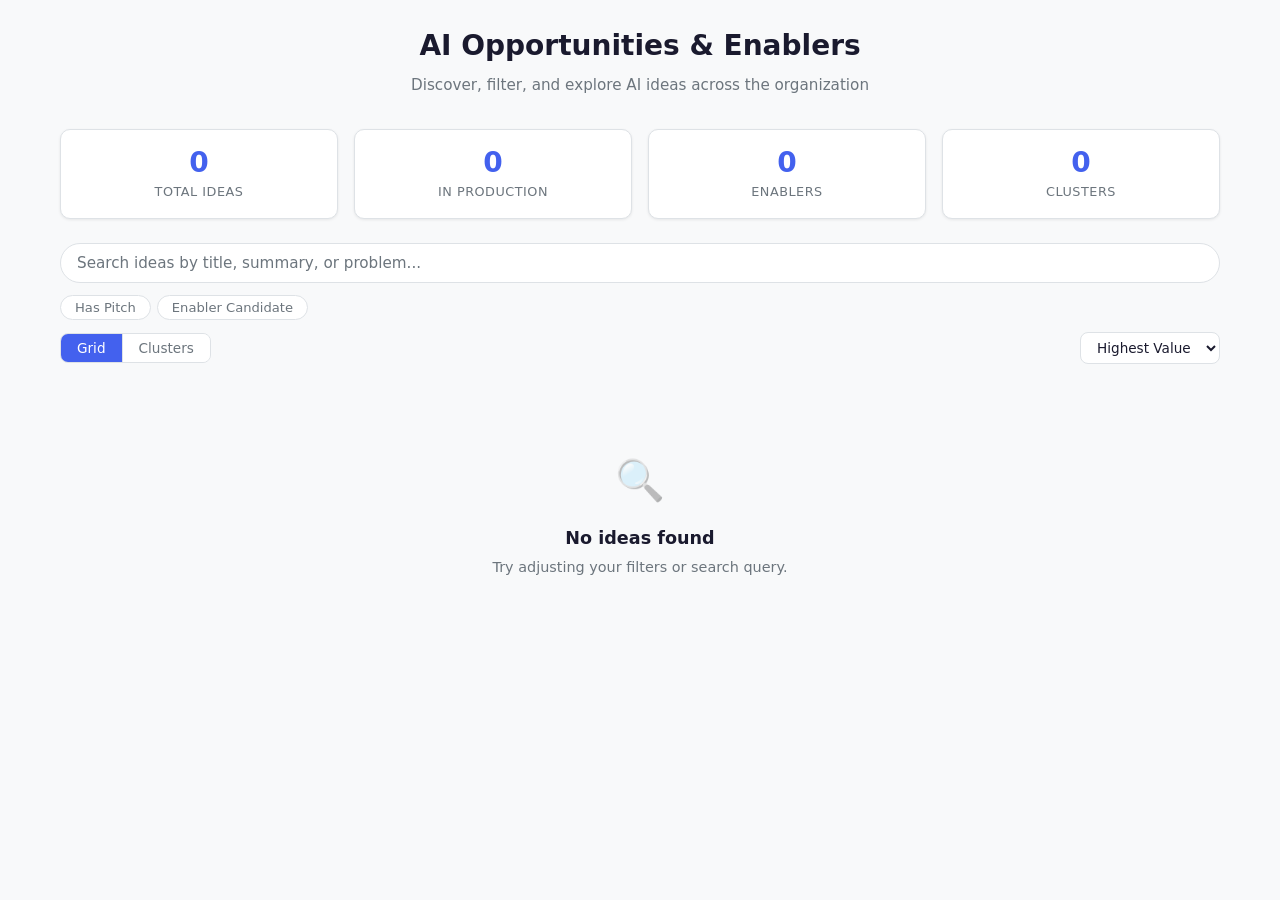
==== docs/index.html @ 9528ec8f "feat: add marketplace HTML shell Co-Authored-By: Claude Opus 4.6 (1M context) <noreply@anthropic.com" ====
<!DOCTYPE html>
<html lang="en">
<head>
    <meta charset="UTF-8">
    <meta name="viewport" content="width=device-width, initial-scale=1.0">
    <title>AI Opportunities & Enablers</title>
    <link rel="stylesheet" href="style.css">
</head>
<body>
    <div class="container">
        <header>
            <h1>AI Opportunities & Enablers</h1>
            <p class="tagline">Discover, filter, and explore AI ideas across the organization</p>
        </header>

        <div class="stats-bar" id="stats-bar">
            <!-- Rendered by app.js -->
        </div>

        <div class="controls">
            <div class="search-container">
                <input type="text" id="search-input" placeholder="Search ideas by title, summary, or problem..." class="search-input">
            </div>

            <div class="filter-bar" id="filter-bar">
                <!-- Rendered by app.js -->
            </div>

            <div class="controls-row">
                <div class="view-toggle">
                    <button class="view-btn active" data-view="grid">Grid</button>
                    <button class="view-btn" data-view="cluster">Clusters</button>
                </div>
                <select id="sort-select" class="sort-select">
                    <option value="value_desc">Highest Value</option>
                    <option value="date_desc">Newest First</option>
                    <option value="alpha">A &rarr; Z</option>
                </select>
            </div>
        </div>

        <main id="cards-container">
            <!-- Rendered by app.js -->
        </main>
    </div>

    <script src="app.js"></script>
</body>
</html>
---- docs/style.css ----
/* === CSS Custom Properties === */
:root {
    --bg: #f8f9fa;
    --surface: #ffffff;
    --text: #1a1a2e;
    --text-muted: #6c757d;
    --primary: #4361ee;
    --primary-light: #e8ecff;
    --border: #dee2e6;
    --shadow: rgba(0, 0, 0, 0.08);

    /* Status colors */
    --status-prod: #198754;
    --status-dev: #fd7e14;
    --status-review: #6f42c1;
    --status-new: #0d6efd;

    /* Enabler */
    --enabler: #198754;

    /* Link chip colors: background / text */
    --chip-pitch-bg: #fff3e0;
    --chip-pitch-text: #e65100;
    --chip-repo-bg: #f3e5f5;
    --chip-repo-text: #7b1fa2;
    --chip-docs-bg: #e3f2fd;
    --chip-docs-text: #1565c0;
    --chip-empty-bg: #f5f5f5;
    --chip-empty-text: #9e9e9e;
}

/* === Reset & Base === */
*, *::before, *::after {
    box-sizing: border-box;
    margin: 0;
    padding: 0;
}

body {
    font-family: system-ui, -apple-system, BlinkMacSystemFont, 'Segoe UI', Roboto, sans-serif;
    background: var(--bg);
    color: var(--text);
    line-height: 1.6;
    -webkit-font-smoothing: antialiased;
}

/* === Container === */
.container {
    max-width: 1200px;
    margin: 0 auto;
    padding: 24px 20px 60px;
}

/* === Header === */
header {
    text-align: center;
    margin-bottom: 32px;
}

header h1 {
    font-size: 1.75rem;
    font-weight: 700;
    color: var(--text);
    margin-bottom: 4px;
}

.tagline {
    font-size: 0.95rem;
    color: var(--text-muted);
}

/* === Stats Bar === */
.stats-bar {
    display: flex;
    gap: 16px;
    margin-bottom: 24px;
    flex-wrap: wrap;
}

.stat-card {
    flex: 1;
    min-width: 140px;
    background: var(--surface);
    border: 1px solid var(--border);
    border-radius: 10px;
    padding: 16px 20px;
    text-align: center;
    box-shadow: 0 1px 3px var(--shadow);
}

.stat-card .stat-value {
    font-size: 1.75rem;
    font-weight: 700;
    color: var(--primary);
    line-height: 1.2;
}

.stat-card .stat-label {
    font-size: 0.8rem;
    color: var(--text-muted);
    text-transform: uppercase;
    letter-spacing: 0.5px;
    margin-top: 2px;
}

/* === Controls === */
.controls {
    margin-bottom: 24px;
}

/* === Search === */
.search-container {
    margin-bottom: 12px;
}

.search-input {
    width: 100%;
    padding: 10px 16px;
    border: 1px solid var(--border);
    border-radius: 24px;
    font-size: 0.95rem;
    font-family: inherit;
    background: var(--surface);
    color: var(--text);
    outline: none;
    transition: border-color 0.2s, box-shadow 0.2s;
}

.search-input::placeholder {
    color: var(--text-muted);
}

.search-input:focus {
    border-color: var(--primary);
    box-shadow: 0 0 0 3px rgba(67, 97, 238, 0.15);
}

/* === Filter Bar === */
.filter-bar {
    display: flex;
    flex-wrap: wrap;
    gap: 8px;
    margin-bottom: 12px;
}

.filter-group {
    display: flex;
    flex-wrap: wrap;
    gap: 6px;
    align-items: center;
}

.filter-group-label {
    font-size: 0.75rem;
    font-weight: 600;
    color: var(--text-muted);
    text-transform: uppercase;
    letter-spacing: 0.5px;
    margin-right: 2px;
    white-space: nowrap;
}

.filter-separator {
    width: 1px;
    height: 24px;
    background: var(--border);
    margin: 0 4px;
}

.filter-pill {
    display: inline-flex;
    align-items: center;
    padding: 4px 14px;
    border: 1px solid var(--border);
    border-radius: 20px;
    background: var(--surface);
    color: var(--text-muted);
    font-size: 0.82rem;
    font-family: inherit;
    cursor: pointer;
    transition: all 0.15s;
    white-space: nowrap;
}

.filter-pill:hover {
    border-color: var(--primary);
    color: var(--primary);
}

.filter-pill.active {
    background: var(--primary);
    border-color: var(--primary);
    color: #ffffff;
}

/* === Controls Row (sort + view toggle) === */
.controls-row {
    display: flex;
    justify-content: space-between;
    align-items: center;
    gap: 12px;
}

.view-toggle {
    display: flex;
    border: 1px solid var(--border);
    border-radius: 8px;
    overflow: hidden;
}

.view-btn {
    padding: 6px 16px;
    border: none;
    background: var(--surface);
    color: var(--text-muted);
    font-size: 0.85rem;
    font-family: inherit;
    cursor: pointer;
    transition: all 0.15s;
}

.view-btn:not(:last-child) {
    border-right: 1px solid var(--border);
}

.view-btn.active {
    background: var(--primary);
    color: #ffffff;
}

.view-btn:hover:not(.active) {
    background: var(--primary-light);
    color: var(--primary);
}

.sort-select {
    padding: 6px 12px;
    border: 1px solid var(--border);
    border-radius: 8px;
    background: var(--surface);
    color: var(--text);
    font-size: 0.85rem;
    font-family: inherit;
    cursor: pointer;
    outline: none;
}

.sort-select:focus {
    border-color: var(--primary);
}

/* === Card Grid === */
.card-grid {
    display: grid;
    grid-template-columns: repeat(2, 1fr);
    gap: 20px;
}

/* === Card === */
.card {
    background: var(--surface);
    border: 1px solid var(--border);
    border-radius: 12px;
    box-shadow: 0 2px 8px var(--shadow);
    overflow: hidden;
    transition: transform 0.2s, box-shadow 0.2s;
}

.card:hover {
    transform: translateY(-3px);
    box-shadow: 0 6px 20px rgba(0, 0, 0, 0.12);
}

/* Card Header */
.card-header {
    padding: 16px 20px 12px;
    display: flex;
    align-items: flex-start;
    gap: 8px;
    flex-wrap: wrap;
}

.card-title {
    font-size: 1rem;
    font-weight: 600;
    color: var(--text);
    flex: 1;
    min-width: 0;
}

.badge {
    display: inline-flex;
    align-items: center;
    padding: 2px 10px;
    border-radius: 12px;
    font-size: 0.72rem;
    font-weight: 600;
    text-transform: uppercase;
    letter-spacing: 0.3px;
    white-space: nowrap;
}

.badge-prod {
    background: rgba(25, 135, 84, 0.12);
    color: var(--status-prod);
}

.badge-dev {
    background: rgba(253, 126, 20, 0.12);
    color: var(--status-dev);
}

.badge-review {
    background: rgba(111, 66, 193, 0.12);
    color: var(--status-review);
}

.badge-new {
    background: rgba(13, 110, 253, 0.12);
    color: var(--status-new);
}

.badge-enabler {
    background: rgba(25, 135, 84, 0.12);
    color: var(--enabler);
}

/* Card Body */
.card-body {
    padding: 0 20px 16px;
}

/* Two-column sections */
.card-sections {
    display: flex;
    gap: 16px;
    margin-bottom: 12px;
}

.card-section {
    flex: 1;
    min-width: 0;
}

.section-label {
    font-size: 0.7rem;
    font-weight: 700;
    text-transform: uppercase;
    letter-spacing: 0.5px;
    color: var(--text-muted);
    margin-bottom: 6px;
}

.section-field {
    font-size: 0.82rem;
    color: var(--text);
    margin-bottom: 4px;
}

.section-field .field-label {
    font-weight: 600;
    color: var(--text-muted);
    font-size: 0.75rem;
}

.section-field .field-value {
    display: block;
    margin-top: 1px;
}

.value-text {
    font-size: 0.82rem;
    color: var(--text-muted);
    line-height: 1.4;
    display: -webkit-box;
    -webkit-line-clamp: 2;
    -webkit-box-orient: vertical;
    overflow: hidden;
}

/* Tech component tags */
.tech-tags {
    display: flex;
    flex-wrap: wrap;
    gap: 4px;
    margin-top: 4px;
}

.tech-tag {
    display: inline-block;
    padding: 1px 8px;
    background: var(--primary-light);
    color: var(--primary);
    border-radius: 10px;
    font-size: 0.7rem;
    font-weight: 500;
}

/* Arch pattern badge */
.arch-badge {
    display: inline-block;
    padding: 1px 8px;
    border: 1px solid var(--border);
    border-radius: 10px;
    font-size: 0.72rem;
    color: var(--text-muted);
    margin-top: 2px;
}

/* === Score Pips === */
.scores-row {
    display: flex;
    gap: 20px;
    margin-bottom: 12px;
    align-items: center;
}

.score-group {
    display: flex;
    align-items: center;
    gap: 6px;
}

.score-label {
    font-size: 0.72rem;
    font-weight: 600;
    color: var(--text-muted);
    text-transform: uppercase;
    letter-spacing: 0.3px;
}

.pips {
    display: flex;
    gap: 3px;
}

.pip {
    width: 10px;
    height: 10px;
    border-radius: 50%;
    background: var(--border);
    transition: background 0.15s;
}

.pip.filled {
    background: var(--primary);
}

.pip.filled.high {
    background: var(--status-prod);
}

.pip.filled.low {
    background: var(--status-dev);
}

/* === Links Section === */
.card-links {
    display: flex;
    flex-wrap: wrap;
    gap: 6px;
    margin-bottom: 12px;
}

.link-chip {
    display: inline-flex;
    align-items: center;
    gap: 4px;
    padding: 3px 10px;
    border-radius: 12px;
    font-size: 0.75rem;
    font-weight: 500;
    text-decoration: none;
    transition: opacity 0.15s;
}

.link-chip:hover {
    opacity: 0.8;
}

.link-chip.chip-pitch {
    background: var(--chip-pitch-bg);
    color: var(--chip-pitch-text);
}

.link-chip.chip-repo {
    background: var(--chip-repo-bg);
    color: var(--chip-repo-text);
}

.link-chip.chip-docs {
    background: var(--chip-docs-bg);
    color: var(--chip-docs-text);
}

.link-chip.chip-empty {
    background: var(--chip-empty-bg);
    color: var(--chip-empty-text);
    cursor: default;
}

/* === Card Footer === */
.card-footer {
    display: flex;
    align-items: center;
    gap: 10px;
    padding: 12px 20px;
    border-top: 1px solid var(--border);
    background: rgba(0, 0, 0, 0.015);
}

.avatar {
    width: 32px;
    height: 32px;
    border-radius: 50%;
    background: var(--primary-light);
    color: var(--primary);
    display: flex;
    align-items: center;
    justify-content: center;
    font-size: 0.72rem;
    font-weight: 700;
    flex-shrink: 0;
}

.contact-info {
    flex: 1;
    min-width: 0;
}

.contact-name {
    font-size: 0.82rem;
    font-weight: 600;
    color: var(--text);
}

.contact-email {
    font-size: 0.72rem;
    color: var(--text-muted);
    overflow: hidden;
    text-overflow: ellipsis;
    white-space: nowrap;
}

.cluster-tag {
    display: inline-flex;
    align-items: center;
    padding: 2px 10px;
    border: 1px solid var(--border);
    border-radius: 12px;
    font-size: 0.7rem;
    color: var(--text-muted);
    white-space: nowrap;
}

/* === Cluster View === */
.cluster-section {
    margin-bottom: 32px;
}

.cluster-header {
    margin-bottom: 16px;
    padding: 16px 20px;
    background: var(--surface);
    border: 1px solid var(--border);
    border-radius: 10px;
    box-shadow: 0 1px 3px var(--shadow);
}

.cluster-label {
    font-size: 1.1rem;
    font-weight: 700;
    color: var(--text);
    margin-bottom: 4px;
}

.cluster-description {
    font-size: 0.88rem;
    color: var(--text-muted);
    margin-bottom: 8px;
    line-height: 1.5;
}

.cluster-shared {
    display: flex;
    flex-wrap: wrap;
    gap: 4px;
    align-items: center;
}

.cluster-shared-label {
    font-size: 0.72rem;
    font-weight: 600;
    color: var(--text-muted);
    text-transform: uppercase;
    letter-spacing: 0.3px;
    margin-right: 4px;
}

.cluster-shared .tech-tag {
    font-size: 0.72rem;
}

/* === Empty State === */
.empty-state {
    text-align: center;
    padding: 60px 20px;
    color: var(--text-muted);
}

.empty-state .empty-icon {
    font-size: 2.5rem;
    margin-bottom: 12px;
    opacity: 0.4;
}

.empty-state .empty-title {
    font-size: 1.1rem;
    font-weight: 600;
    margin-bottom: 4px;
    color: var(--text);
}

.empty-state .empty-text {
    font-size: 0.9rem;
}

/* === Responsive === */
@media (max-width: 768px) {
    .container {
        padding: 16px 12px 40px;
    }

    header h1 {
        font-size: 1.4rem;
    }

    .stats-bar {
        gap: 8px;
    }

    .stat-card {
        min-width: 100px;
        padding: 12px 14px;
    }

    .stat-card .stat-value {
        font-size: 1.4rem;
    }

    .card-grid {
        grid-template-columns: 1fr;
        gap: 16px;
    }

    .card-sections {
        flex-direction: column;
        gap: 10px;
    }

    .controls-row {
        flex-direction: column;
        align-items: stretch;
    }

    .view-toggle {
        align-self: flex-start;
    }

    .scores-row {
        flex-direction: column;
        align-items: flex-start;
        gap: 8px;
    }
}
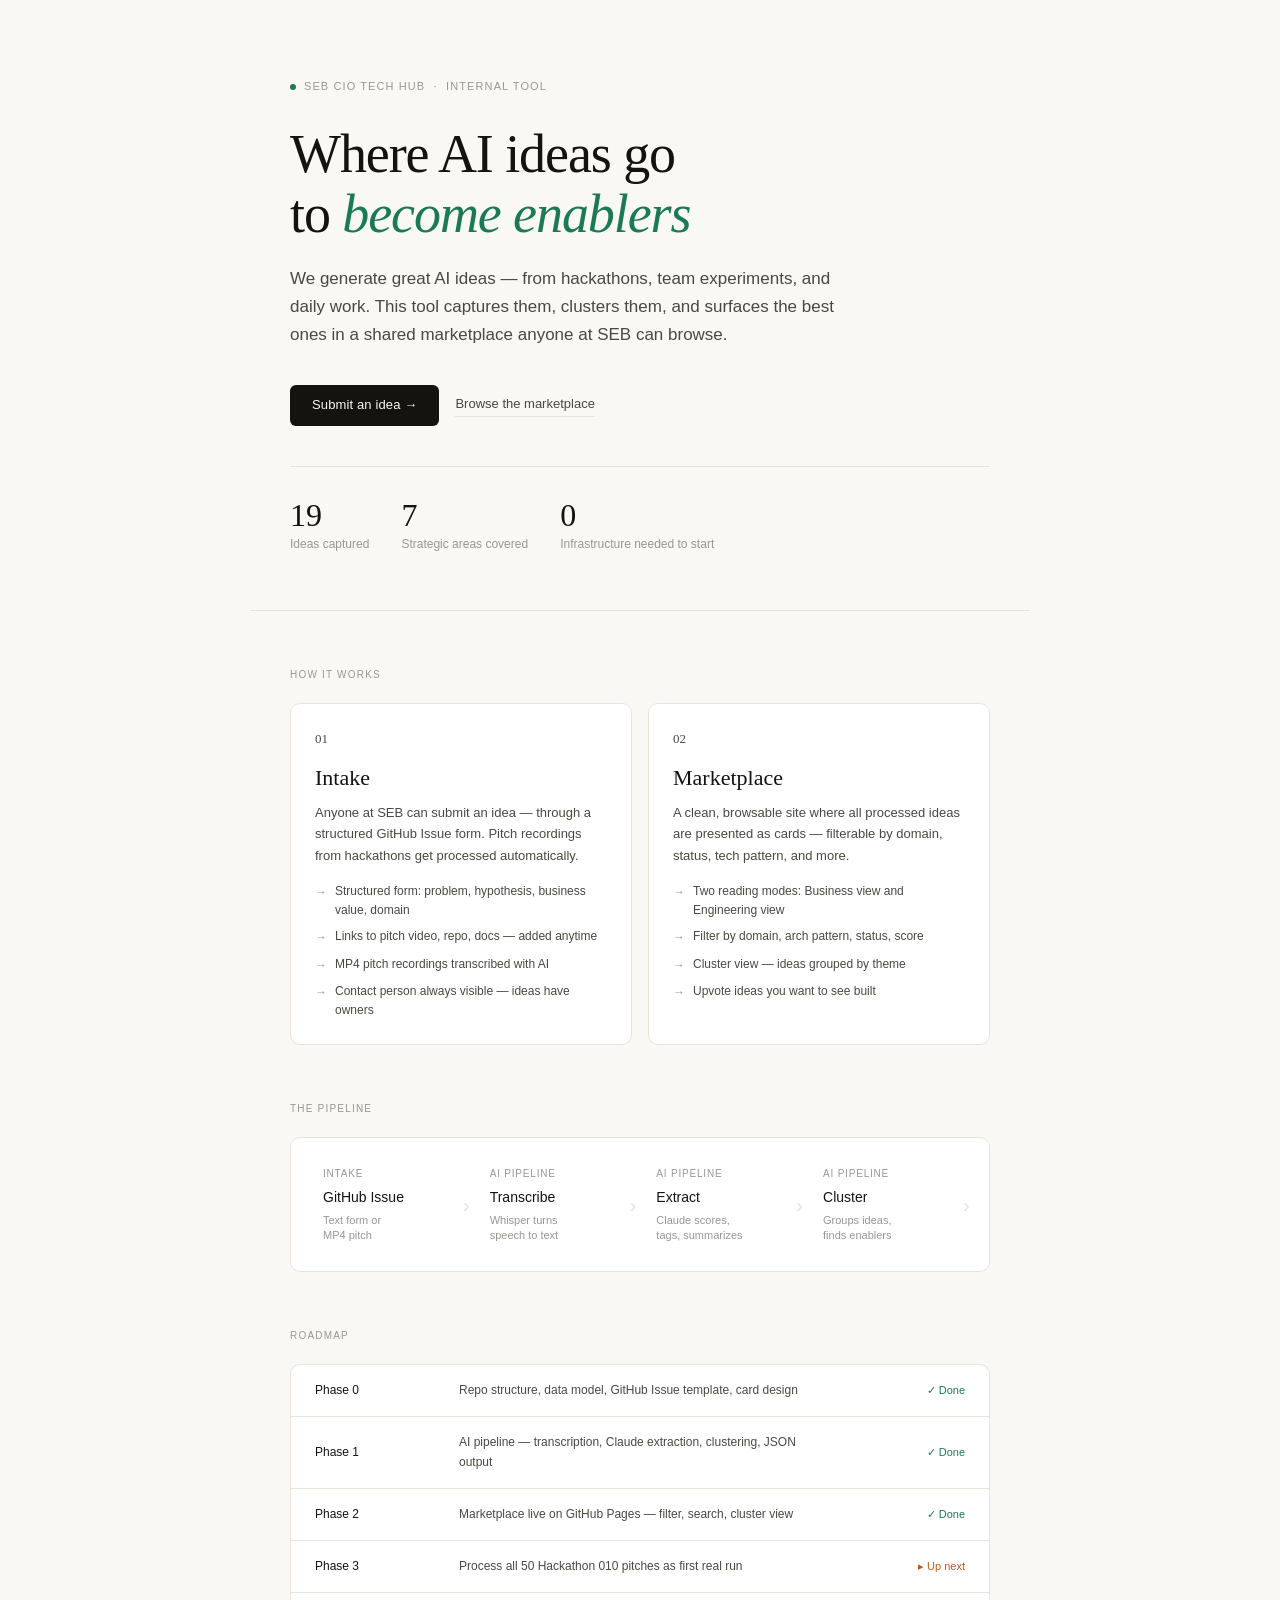
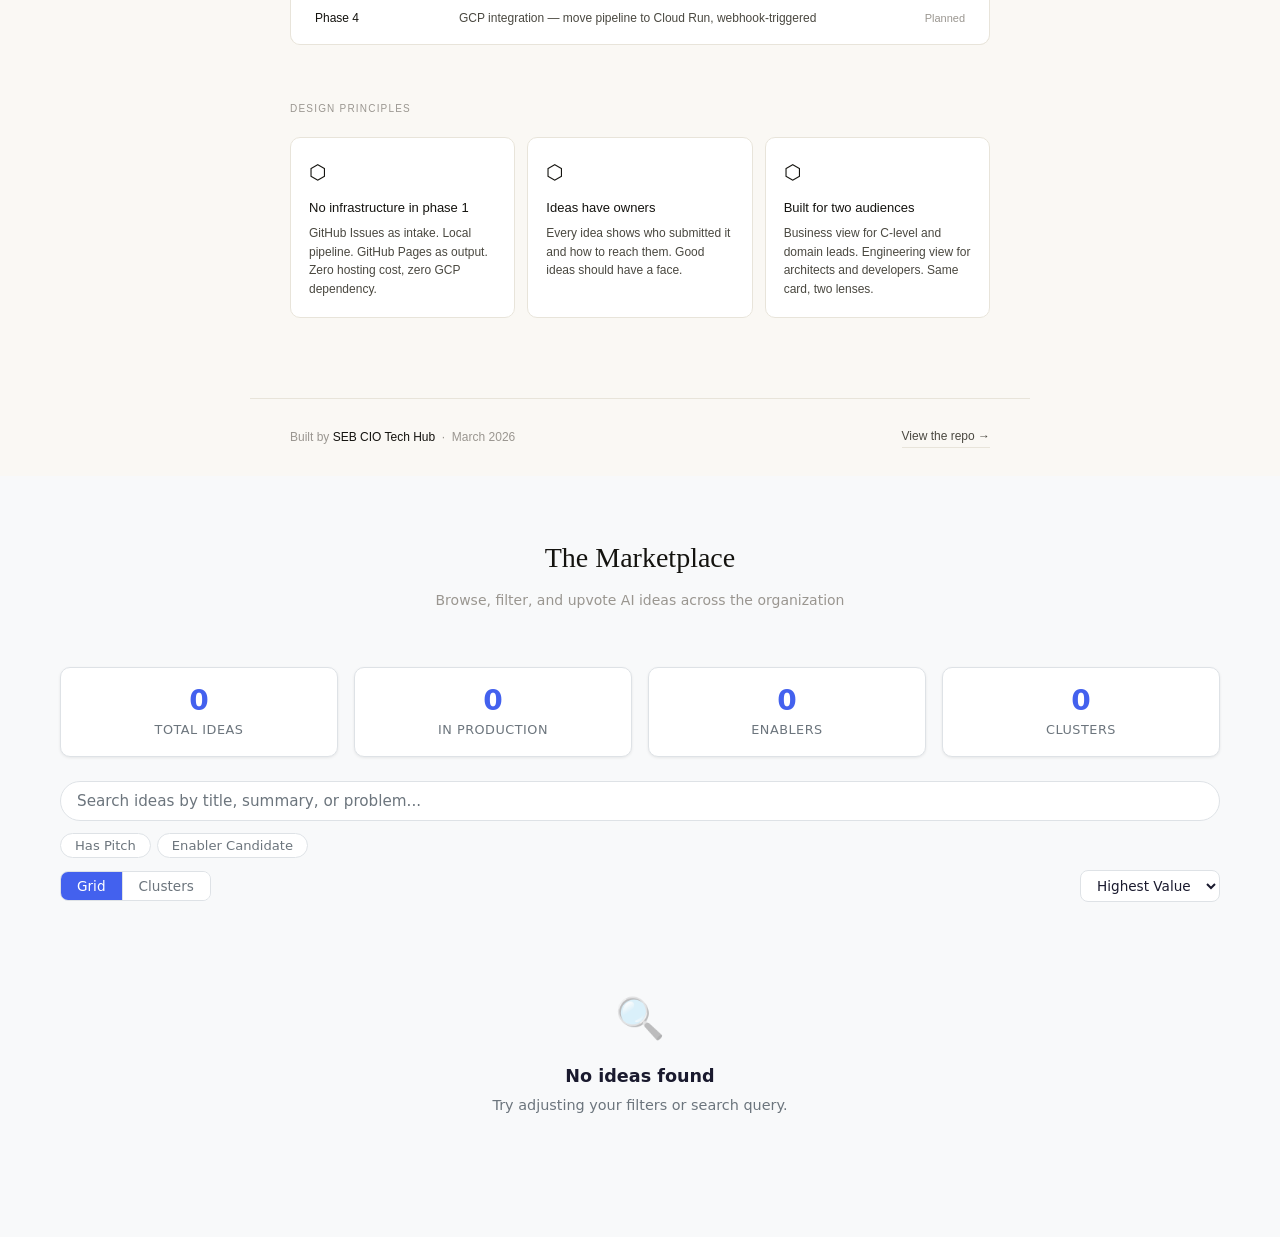
==== commit 0e81376b: "feat: add landing page with pitch design + working buttons Landing page uses the DM Serif pitch desi" ====
--- a/docs/index.html
+++ b/docs/index.html
@@ -1,49 +1,594 @@
 <!DOCTYPE html>
 <html lang="en">
 <head>
-    <meta charset="UTF-8">
-    <meta name="viewport" content="width=device-width, initial-scale=1.0">
-    <title>AI Opportunities & Enablers</title>
-    <link rel="stylesheet" href="style.css">
+<meta charset="UTF-8">
+<meta name="viewport" content="width=device-width, initial-scale=1.0">
+<title>AI Opportunities & Enablers — SEB CIO Tech Hub</title>
+<link rel="stylesheet" href="style.css">
+<style>
+@import url('https://fonts.googleapis.com/css2?family=DM+Serif+Display:ital@0;1&family=DM+Sans:wght@300;400;500&display=swap');
+
+/* === Landing Page Styles === */
+.landing {
+  font-family: 'DM Sans', sans-serif;
+  background: #faf8f4;
+  color: #14130f;
+  line-height: 1.6;
+}
+
+.hero {
+  padding: 72px 40px 56px;
+  max-width: 780px;
+  margin: 0 auto;
+  border-bottom: 1px solid #e8e4da;
+}
+
+.eyebrow {
+  display: inline-flex;
+  align-items: center;
+  gap: 8px;
+  font-size: 11px;
+  font-weight: 500;
+  letter-spacing: .1em;
+  text-transform: uppercase;
+  color: #9a9690;
+  margin-bottom: 28px;
+}
+
+.eyebrow-dot {
+  width: 6px; height: 6px;
+  border-radius: 50%;
+  background: #1a7a56;
+}
+
+.landing h1 {
+  font-family: 'DM Serif Display', Georgia, serif;
+  font-size: clamp(36px, 5vw, 54px);
+  font-weight: 400;
+  line-height: 1.12;
+  letter-spacing: -.02em;
+  color: #14130f;
+  margin-bottom: 20px;
+}
+
+.landing h1 em {
+  font-style: italic;
+  color: #1a7a56;
+}
+
+.landing .tagline {
+  font-size: 17px;
+  font-weight: 300;
+  color: #4a4840;
+  max-width: 560px;
+  line-height: 1.65;
+  margin-bottom: 36px;
+}
+
+.hero-actions {
+  display: flex;
+  align-items: center;
+  gap: 16px;
+  flex-wrap: wrap;
+}
+
+.btn-primary {
+  background: #14130f;
+  color: #faf8f4;
+  padding: 10px 22px;
+  border-radius: 6px;
+  font-size: 13px;
+  font-weight: 500;
+  text-decoration: none;
+  letter-spacing: .01em;
+  transition: opacity .15s;
+  font-family: 'DM Sans', sans-serif;
+}
+.btn-primary:hover { opacity: .8; }
+
+.btn-secondary {
+  color: #4a4840;
+  font-size: 13px;
+  font-weight: 400;
+  text-decoration: none;
+  border-bottom: 1px solid #e8e4da;
+  padding-bottom: 1px;
+}
+
+.landing-stat-row {
+  display: flex;
+  gap: 32px;
+  margin-top: 40px;
+  padding-top: 32px;
+  border-top: 1px solid #e8e4da;
+}
+
+.landing-stat-num {
+  font-family: 'DM Serif Display', serif;
+  font-size: 32px;
+  line-height: 1;
+  color: #14130f;
+  margin-bottom: 4px;
+}
+.landing-stat-label {
+  font-size: 12px;
+  color: #9a9690;
+  font-weight: 400;
+}
+
+.landing-content {
+  max-width: 780px;
+  margin: 0 auto;
+  padding: 0 40px 80px;
+}
+
+.landing-section {
+  margin-top: 56px;
+}
+
+.landing-section-label {
+  font-size: 10px;
+  font-weight: 500;
+  letter-spacing: .12em;
+  text-transform: uppercase;
+  color: #9a9690;
+  margin-bottom: 20px;
+}
+
+.parts {
+  display: grid;
+  grid-template-columns: 1fr 1fr;
+  gap: 16px;
+}
+
+.part {
+  background: #fff;
+  border: 1px solid #e8e4da;
+  border-radius: 10px;
+  padding: 24px;
+}
+
+.part-num {
+  font-family: 'DM Serif Display', serif;
+  font-size: 13px;
+  color: #9a9690;
+  margin-bottom: 12px;
+}
+
+.part h3 {
+  font-family: 'DM Serif Display', serif;
+  font-size: 22px;
+  font-weight: 400;
+  line-height: 1.2;
+  margin-bottom: 10px;
+}
+
+.part p {
+  font-size: 13px;
+  color: #4a4840;
+  line-height: 1.65;
+  margin-bottom: 16px;
+}
+
+.part-features {
+  list-style: none;
+  display: flex;
+  flex-direction: column;
+  gap: 7px;
+  padding: 0;
+}
+
+.part-features li {
+  font-size: 12px;
+  color: #4a4840;
+  display: flex;
+  align-items: flex-start;
+  gap: 8px;
+}
+
+.part-features li::before {
+  content: '\2192';
+  color: #9a9690;
+  flex-shrink: 0;
+  margin-top: 1px;
+}
+
+.flow {
+  background: #fff;
+  border: 1px solid #e8e4da;
+  border-radius: 10px;
+  padding: 28px 32px;
+  display: flex;
+  align-items: center;
+  gap: 0;
+  overflow-x: auto;
+}
+
+.flow-step {
+  display: flex;
+  flex-direction: column;
+  gap: 4px;
+  min-width: 120px;
+}
+
+.flow-step-label {
+  font-size: 10px;
+  font-weight: 500;
+  letter-spacing: .08em;
+  text-transform: uppercase;
+  color: #9a9690;
+}
+
+.flow-step-title {
+  font-size: 14px;
+  font-weight: 500;
+  color: #14130f;
+}
+
+.flow-step-sub {
+  font-size: 11px;
+  color: #9a9690;
+  line-height: 1.4;
+}
+
+.flow-arrow {
+  flex-shrink: 0;
+  padding: 0 20px;
+  color: #e8e4da;
+  font-size: 20px;
+}
+
+.roadmap {
+  display: flex;
+  flex-direction: column;
+  gap: 1px;
+  background: #e8e4da;
+  border-radius: 10px;
+  overflow: hidden;
+  border: 1px solid #e8e4da;
+}
+
+.phase {
+  background: #fff;
+  display: grid;
+  grid-template-columns: 120px 1fr 120px;
+  align-items: center;
+  gap: 24px;
+  padding: 16px 24px;
+}
+
+.phase-name {
+  font-size: 12px;
+  font-weight: 500;
+  color: #14130f;
+}
+
+.phase-desc {
+  font-size: 12px;
+  color: #4a4840;
+}
+
+.phase-status {
+  font-size: 11px;
+  font-weight: 500;
+  text-align: right;
+  white-space: nowrap;
+}
+
+.s-done   { color: #1a7a56; }
+.s-active { color: #b85c1a; }
+.s-next   { color: #1a4f8a; }
+.s-later  { color: #9a9690; }
+
+.principles {
+  display: grid;
+  grid-template-columns: repeat(3, 1fr);
+  gap: 12px;
+}
+
+.principle {
+  padding: 18px;
+  background: #fff;
+  border: 1px solid #e8e4da;
+  border-radius: 10px;
+}
+
+.principle-icon {
+  font-size: 20px;
+  margin-bottom: 10px;
+}
+
+.principle h4 {
+  font-size: 13px;
+  font-weight: 500;
+  margin-bottom: 5px;
+}
+
+.principle p {
+  font-size: 12px;
+  color: #4a4840;
+  line-height: 1.55;
+}
+
+.pitch-footer {
+  border-top: 1px solid #e8e4da;
+  padding: 28px 40px;
+  max-width: 780px;
+  margin: 0 auto;
+  display: flex;
+  justify-content: space-between;
+  align-items: center;
+}
+
+.footer-tag {
+  font-size: 12px;
+  color: #9a9690;
+}
+
+.footer-tag strong {
+  color: #14130f;
+  font-weight: 500;
+}
+
+.footer-link {
+  font-size: 12px;
+  color: #4a4840;
+  text-decoration: none;
+  border-bottom: 1px solid #e8e4da;
+  padding-bottom: 1px;
+}
+
+/* Divider between landing and marketplace */
+.marketplace-divider {
+  max-width: 780px;
+  margin: 0 auto;
+  padding: 60px 40px 0;
+  text-align: center;
+}
+
+.marketplace-divider h2 {
+  font-family: 'DM Serif Display', Georgia, serif;
+  font-size: 28px;
+  font-weight: 400;
+  color: #14130f;
+  margin-bottom: 8px;
+}
+
+.marketplace-divider p {
+  font-size: 14px;
+  color: #9a9690;
+  margin-bottom: 32px;
+}
+
+@media (max-width: 640px) {
+  .hero, .landing-content, .pitch-footer { padding-left: 20px; padding-right: 20px; }
+  .parts, .principles { grid-template-columns: 1fr; }
+  .phase { grid-template-columns: 1fr; gap: 4px; }
+  .phase-status { text-align: left; }
+  .landing-stat-row { gap: 20px; flex-wrap: wrap; }
+}
+</style>
 </head>
 <body>
-    <div class="container">
-        <header>
-            <h1>AI Opportunities & Enablers</h1>
-            <p class="tagline">Discover, filter, and explore AI ideas across the organization</p>
-        </header>
-
-        <div class="stats-bar" id="stats-bar">
-            <!-- Rendered by app.js -->
+
+<!-- ==================== LANDING PAGE ==================== -->
+<div class="landing">
+
+<div class="hero">
+  <div class="eyebrow">
+    <span class="eyebrow-dot"></span>
+    SEB CIO Tech Hub &nbsp;&middot;&nbsp; Internal tool
+  </div>
+
+  <h1>Where AI ideas go<br>to <em>become enablers</em></h1>
+
+  <p class="tagline">
+    We generate great AI ideas — from hackathons, team experiments, and daily work.
+    This tool captures them, clusters them, and surfaces the best ones in a
+    shared marketplace anyone at SEB can browse.
+  </p>
+
+  <div class="hero-actions">
+    <a class="btn-primary" href="https://github.com/LoveMoguls/ai-marketplace/issues/new?template=idea-submission.yml">Submit an idea &rarr;</a>
+    <a class="btn-secondary" href="#marketplace">Browse the marketplace</a>
+  </div>
+
+  <div class="landing-stat-row">
+    <div class="stat">
+      <div class="landing-stat-num" id="landing-total">19</div>
+      <div class="landing-stat-label">Ideas captured</div>
+    </div>
+    <div class="stat">
+      <div class="landing-stat-num" id="landing-areas">7</div>
+      <div class="landing-stat-label">Strategic areas covered</div>
+    </div>
+    <div class="stat">
+      <div class="landing-stat-num">0</div>
+      <div class="landing-stat-label">Infrastructure needed to start</div>
+    </div>
+  </div>
+</div>
+
+<!-- CONTENT -->
+<div class="landing-content">
+
+  <!-- TWO PARTS -->
+  <div class="landing-section">
+    <p class="landing-section-label">How it works</p>
+    <div class="parts">
+
+      <div class="part">
+        <p class="part-num">01</p>
+        <h3>Intake</h3>
+        <p>Anyone at SEB can submit an idea — through a structured GitHub Issue form. Pitch recordings from hackathons get processed automatically.</p>
+        <ul class="part-features">
+          <li>Structured form: problem, hypothesis, business value, domain</li>
+          <li>Links to pitch video, repo, docs — added anytime</li>
+          <li>MP4 pitch recordings transcribed with AI</li>
+          <li>Contact person always visible — ideas have owners</li>
+        </ul>
+      </div>
+
+      <div class="part">
+        <p class="part-num">02</p>
+        <h3>Marketplace</h3>
+        <p>A clean, browsable site where all processed ideas are presented as cards — filterable by domain, status, tech pattern, and more.</p>
+        <ul class="part-features">
+          <li>Two reading modes: Business view and Engineering view</li>
+          <li>Filter by domain, arch pattern, status, score</li>
+          <li>Cluster view — ideas grouped by theme</li>
+          <li>Upvote ideas you want to see built</li>
+        </ul>
+      </div>
+
+    </div>
+  </div>
+
+  <!-- FLOW -->
+  <div class="landing-section">
+    <p class="landing-section-label">The pipeline</p>
+    <div class="flow">
+      <div class="flow-step">
+        <span class="flow-step-label">Intake</span>
+        <span class="flow-step-title">GitHub Issue</span>
+        <span class="flow-step-sub">Text form or<br>MP4 pitch</span>
+      </div>
+      <span class="flow-arrow">&rsaquo;</span>
+      <div class="flow-step">
+        <span class="flow-step-label">AI pipeline</span>
+        <span class="flow-step-title">Transcribe</span>
+        <span class="flow-step-sub">Whisper turns<br>speech to text</span>
+      </div>
+      <span class="flow-arrow">&rsaquo;</span>
+      <div class="flow-step">
+        <span class="flow-step-label">AI pipeline</span>
+        <span class="flow-step-title">Extract</span>
+        <span class="flow-step-sub">Claude scores,<br>tags, summarizes</span>
+      </div>
+      <span class="flow-arrow">&rsaquo;</span>
+      <div class="flow-step">
+        <span class="flow-step-label">AI pipeline</span>
+        <span class="flow-step-title">Cluster</span>
+        <span class="flow-step-sub">Groups ideas,<br>finds enablers</span>
+      </div>
+      <span class="flow-arrow">&rsaquo;</span>
+      <div class="flow-step">
+        <span class="flow-step-label">Output</span>
+        <span class="flow-step-title">Marketplace</span>
+        <span class="flow-step-sub">GitHub Pages,<br>live instantly</span>
+      </div>
+    </div>
+  </div>
+
+  <!-- ROADMAP -->
+  <div class="landing-section">
+    <p class="landing-section-label">Roadmap</p>
+    <div class="roadmap">
+      <div class="phase">
+        <span class="phase-name">Phase 0</span>
+        <span class="phase-desc">Repo structure, data model, GitHub Issue template, card design</span>
+        <span class="phase-status s-done">&check; Done</span>
+      </div>
+      <div class="phase">
+        <span class="phase-name">Phase 1</span>
+        <span class="phase-desc">AI pipeline — transcription, Claude extraction, clustering, JSON output</span>
+        <span class="phase-status s-done">&check; Done</span>
+      </div>
+      <div class="phase">
+        <span class="phase-name">Phase 2</span>
+        <span class="phase-desc">Marketplace live on GitHub Pages — filter, search, cluster view</span>
+        <span class="phase-status s-done">&check; Done</span>
+      </div>
+      <div class="phase">
+        <span class="phase-name">Phase 3</span>
+        <span class="phase-desc">Process all 50 Hackathon 010 pitches as first real run</span>
+        <span class="phase-status s-active">&#9656; Up next</span>
+      </div>
+      <div class="phase">
+        <span class="phase-name">Phase 4</span>
+        <span class="phase-desc">GCP integration — move pipeline to Cloud Run, webhook-triggered</span>
+        <span class="phase-status s-later">Planned</span>
+      </div>
+    </div>
+  </div>
+
+  <!-- PRINCIPLES -->
+  <div class="landing-section">
+    <p class="landing-section-label">Design principles</p>
+    <div class="principles">
+      <div class="principle">
+        <div class="principle-icon">&#11041;</div>
+        <h4>No infrastructure in phase 1</h4>
+        <p>GitHub Issues as intake. Local pipeline. GitHub Pages as output. Zero hosting cost, zero GCP dependency.</p>
+      </div>
+      <div class="principle">
+        <div class="principle-icon">&#11041;</div>
+        <h4>Ideas have owners</h4>
+        <p>Every idea shows who submitted it and how to reach them. Good ideas should have a face.</p>
+      </div>
+      <div class="principle">
+        <div class="principle-icon">&#11041;</div>
+        <h4>Built for two audiences</h4>
+        <p>Business view for C-level and domain leads. Engineering view for architects and developers. Same card, two lenses.</p>
+      </div>
+    </div>
+  </div>
+
+</div>
+
+<!-- FOOTER -->
+<div class="pitch-footer">
+  <span class="footer-tag">Built by <strong>SEB CIO Tech Hub</strong> &nbsp;&middot;&nbsp; March 2026</span>
+  <a class="footer-link" href="https://github.com/LoveMoguls/ai-marketplace">View the repo &rarr;</a>
+</div>
+
+</div><!-- end .landing -->
+
+<!-- ==================== MARKETPLACE ==================== -->
+<div id="marketplace" class="marketplace-divider">
+  <h2>The Marketplace</h2>
+  <p>Browse, filter, and upvote AI ideas across the organization</p>
+</div>
+
+<div class="container">
+    <div class="stats-bar" id="stats-bar"></div>
+
+    <div class="controls">
+        <div class="search-container">
+            <input type="text" id="search-input" placeholder="Search ideas by title, summary, or problem..." class="search-input">
         </div>
 
-        <div class="controls">
-            <div class="search-container">
-                <input type="text" id="search-input" placeholder="Search ideas by title, summary, or problem..." class="search-input">
+        <div class="filter-bar" id="filter-bar"></div>
+
+        <div class="controls-row">
+            <div class="view-toggle">
+                <button class="view-btn active" data-view="grid">Grid</button>
+                <button class="view-btn" data-view="cluster">Clusters</button>
             </div>
-
-            <div class="filter-bar" id="filter-bar">
-                <!-- Rendered by app.js -->
-            </div>
-
-            <div class="controls-row">
-                <div class="view-toggle">
-                    <button class="view-btn active" data-view="grid">Grid</button>
-                    <button class="view-btn" data-view="cluster">Clusters</button>
-                </div>
-                <select id="sort-select" class="sort-select">
-                    <option value="value_desc">Highest Value</option>
-                    <option value="date_desc">Newest First</option>
-                    <option value="alpha">A &rarr; Z</option>
-                </select>
-            </div>
+            <select id="sort-select" class="sort-select">
+                <option value="value_desc">Highest Value</option>
+                <option value="votes_desc">Most Voted</option>
+                <option value="date_desc">Newest First</option>
+                <option value="alpha">A &rarr; Z</option>
+            </select>
         </div>
-
-        <main id="cards-container">
-            <!-- Rendered by app.js -->
-        </main>
-    </div>
-
-    <script src="app.js"></script>
+    </div>
+
+    <main id="cards-container"></main>
+</div>
+
+<script src="app.js"></script>
+<script>
+// Update landing stats from loaded data
+document.addEventListener('DOMContentLoaded', function() {
+    setTimeout(function() {
+        if (allIdeas && allIdeas.length > 0) {
+            document.getElementById('landing-total').textContent = allIdeas.length;
+            var areas = new Set(allIdeas.map(function(i) { return i.strategic_area; }).filter(Boolean));
+            document.getElementById('landing-areas').textContent = areas.size;
+        }
+    }, 500);
+});
+</script>
 </body>
 </html>
--- a/docs/style.css
+++ b/docs/style.css
@@ -553,6 +553,47 @@
     white-space: nowrap;
 }
 
+/* === Upvote Button === */
+.upvote-btn {
+    display: flex;
+    flex-direction: column;
+    align-items: center;
+    gap: 1px;
+    padding: 4px 10px;
+    border-radius: 8px;
+    background: var(--bg);
+    border: 1px solid var(--border);
+    text-decoration: none;
+    color: var(--text-muted);
+    font-size: 0.7rem;
+    line-height: 1;
+    transition: all 0.15s ease;
+    cursor: pointer;
+    flex-shrink: 0;
+}
+
+.upvote-btn:hover {
+    border-color: var(--primary);
+    color: var(--primary);
+    background: var(--primary-light);
+}
+
+.upvote-btn.has-votes {
+    color: var(--primary);
+    border-color: var(--primary);
+    background: var(--primary-light);
+}
+
+.upvote-icon {
+    font-size: 0.6rem;
+    line-height: 1;
+}
+
+.upvote-count {
+    font-weight: 700;
+    font-size: 0.78rem;
+}
+
 /* === Cluster View === */
 .cluster-section {
     margin-bottom: 32px;
